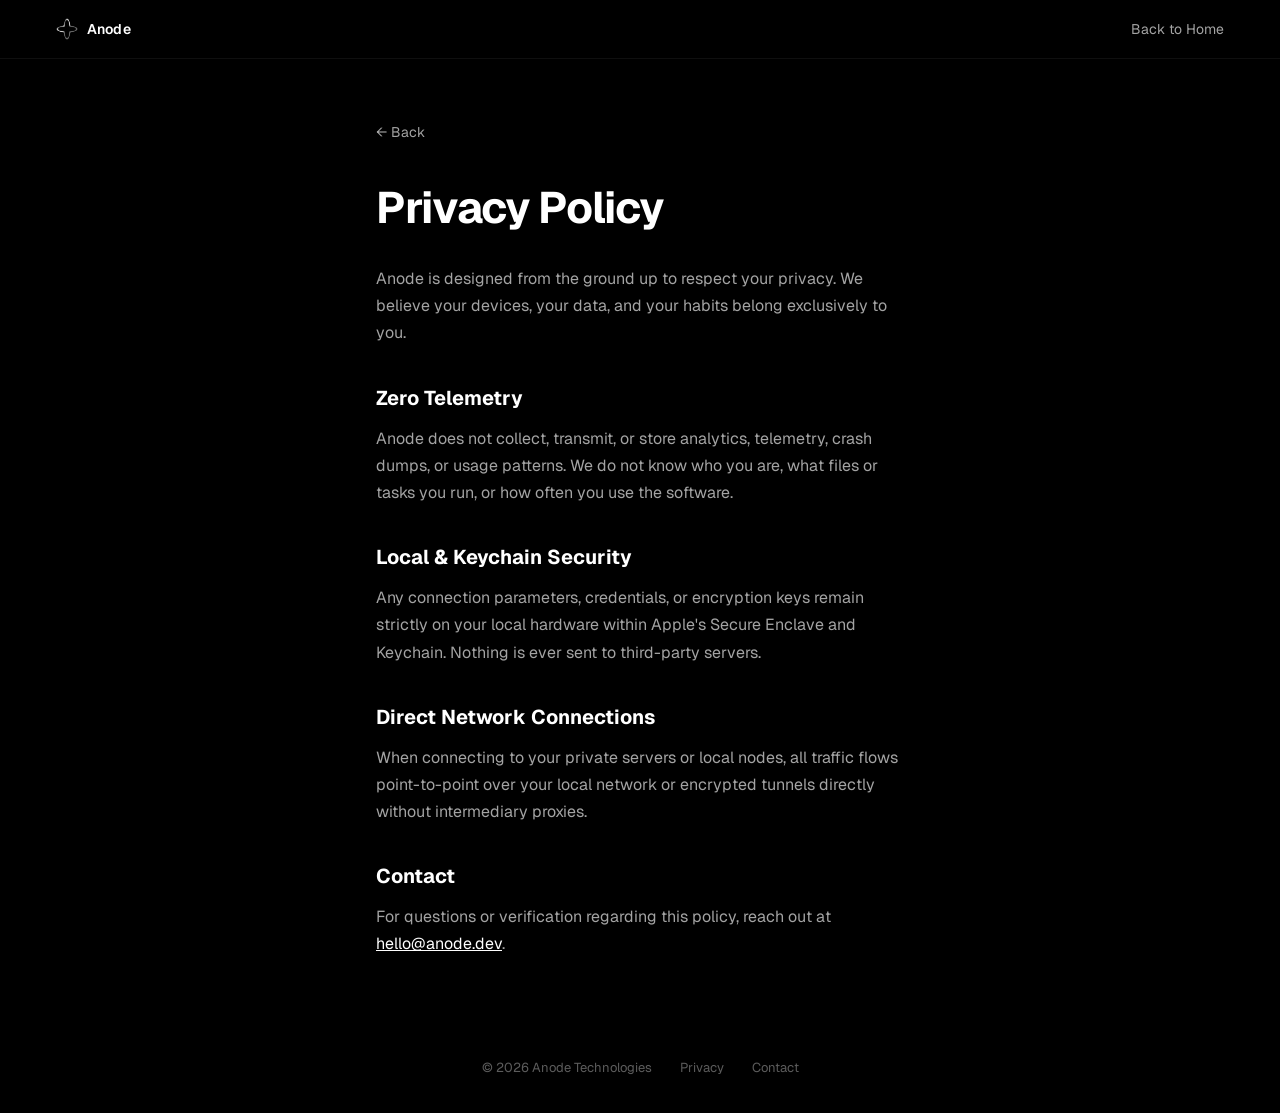
==== privacy.html @ 73f8633a "Initial commit of Anode website" ====
<!doctype html>
<html lang="en">
<head>
  <meta charset="utf-8">
  <meta name="viewport" content="width=device-width, initial-scale=1, viewport-fit=cover">
  <title>Privacy - Anode</title>
  <meta name="description" content="Anode Privacy Policy. Private by default.">
  <meta name="theme-color" content="#000000">
  <link rel="icon" href="/favicon.ico" sizes="48x48">
  <link rel="icon" type="image/png" sizes="32x32" href="/icon-32.png">
  <link rel="preconnect" href="https://fonts.googleapis.com">
  <link rel="preconnect" href="https://fonts.gstatic.com" crossorigin>
  <link href="https://fonts.googleapis.com/css2?family=Geist:wght@400;500;600&display=swap" rel="stylesheet">
  <link rel="stylesheet" href="style.css">
  <style>
    .legal {
      max-width: 640px;
      margin: 120px auto 80px;
      padding: 0 var(--pad);
    }
    .legal h1 {
      font-size: clamp(32px, 4vw, 44px);
      letter-spacing: -0.03em;
      margin-bottom: 24px;
    }
    .legal p {
      color: var(--fg2);
      font-size: 16px;
      line-height: 1.7;
      margin-bottom: 20px;
    }
    .legal h2 {
      font-size: 20px;
      margin-top: 36px;
      margin-bottom: 12px;
      color: var(--fg);
    }
    .legal a.back {
      display: inline-flex;
      align-items: center;
      gap: 6px;
      color: var(--fg2);
      font-size: 14px;
      margin-bottom: 32px;
    }
    .legal a.back:hover {
      color: var(--fg);
    }
  </style>
</head>
<body>

<header class="top is-scrolled">
  <a class="top__brand" href="/"><img class="top__mark is-on" src="logo-alpha.png" alt="" width="22" height="22"><span>Anode</span></a>
  <a class="top__link" href="/">Back to Home</a>
</header>

<main class="legal">
  <a href="/" class="back">← Back</a>
  <h1>Privacy Policy</h1>
  <p>Anode is designed from the ground up to respect your privacy. We believe your devices, your data, and your habits belong exclusively to you.</p>

  <h2>Zero Telemetry</h2>
  <p>Anode does not collect, transmit, or store analytics, telemetry, crash dumps, or usage patterns. We do not know who you are, what files or tasks you run, or how often you use the software.</p>

  <h2>Local & Keychain Security</h2>
  <p>Any connection parameters, credentials, or encryption keys remain strictly on your local hardware within Apple's Secure Enclave and Keychain. Nothing is ever sent to third-party servers.</p>

  <h2>Direct Network Connections</h2>
  <p>When connecting to your private servers or local nodes, all traffic flows point-to-point over your local network or encrypted tunnels directly without intermediary proxies.</p>

  <h2>Contact</h2>
  <p>For questions or verification regarding this policy, reach out at <a href="mailto:hello@anode.dev" style="text-decoration: underline; color: #fff;">hello@anode.dev</a>.</p>
</main>

<footer class="foot">
  <span>© 2026 Anode Technologies</span>
  <a href="privacy.html">Privacy</a>
  <a href="mailto:hello@anode.dev">Contact</a>
</footer>

</body>
</html>
---- style.css ----
:root {
  --bg: #000000;
  --fg: #ffffff;
  --fg2: rgba(255, 255, 255, 0.64);
  --fg3: rgba(255, 255, 255, 0.36);
  --pad: clamp(20px, 5vw, 56px);
  --ease: cubic-bezier(0.16, 1, 0.3, 1);
  --sans: 'Geist', -apple-system, BlinkMacSystemFont, "SF Pro Text", Inter, sans-serif;
}

* {
  box-sizing: border-box;
}

html {
  scroll-behavior: smooth;
  background: var(--bg);
}

body {
  margin: 0;
  background: var(--bg);
  color: var(--fg);
  font-family: var(--sans);
  line-height: 1.5;
  -webkit-font-smoothing: antialiased;
  -moz-osx-font-smoothing: grayscale;
  overflow-x: hidden;
}

a {
  color: inherit;
  text-decoration: none;
}

h1, h2, h3, p {
  margin: 0;
}

::selection {
  background: #ffffff;
  color: #000000;
}

:focus-visible {
  outline: 2px solid #ffffff;
  outline-offset: 3px;
  border-radius: 999px;
}

#dust {
  position: fixed;
  inset: 0;
  width: 100%;
  height: 100%;
  z-index: 0;
  pointer-events: none;
}

/* Ambient cursor backlight */
.light {
  position: fixed;
  left: 0;
  top: 0;
  width: 60vmax;
  height: 60vmax;
  pointer-events: none;
  z-index: 0;
  translate: -50% -50%;
  background: radial-gradient(closest-side, rgba(255, 255, 255, 0.05), transparent 70%);
  will-change: transform;
  opacity: 0;
  transition: opacity 1s;
}

body.has-pointer .light {
  opacity: 1;
}

/* Navigation Header */
.top {
  position: fixed;
  top: 0;
  left: 0;
  right: 0;
  z-index: 10;
  display: flex;
  justify-content: space-between;
  align-items: center;
  padding: 18px var(--pad);
  font-size: 14px;
  background: linear-gradient(rgba(0, 0, 0, 0.9), rgba(0, 0, 0, 0));
  transition: background 0.5s, backdrop-filter 0.5s, -webkit-backdrop-filter 0.5s;
}

.top.is-scrolled {
  background: rgba(0, 0, 0, 0.55);
  -webkit-backdrop-filter: blur(14px);
  backdrop-filter: blur(14px);
  border-bottom: 1px solid rgba(255, 255, 255, 0.06);
}

.top__brand {
  display: flex;
  align-items: center;
  gap: 0;
  font-weight: 600;
  letter-spacing: 0.01em;
}

.top__mark {
  width: 0;
  height: 22px;
  opacity: 0;
  scale: 0.6;
  margin-right: 0;
  transition: opacity 0.6s var(--ease), scale 0.6s var(--ease), width 0.6s var(--ease), margin 0.6s var(--ease);
}

.top__mark.is-on {
  opacity: 1;
  scale: 1;
  width: 22px;
  margin-right: 9px;
}

.top__link {
  color: var(--fg2);
  transition: color 0.2s;
}

.top__link:hover {
  color: var(--fg);
}

main {
  position: relative;
  z-index: 1;
}

/* Hero Section */
.hero {
  display: flex;
  flex-direction: column;
  align-items: center;
  text-align: center;
  padding: 96px var(--pad) 72px;
}

.hero__stage {
  position: relative;
  width: min(48vmin, 360px);
  aspect-ratio: 1;
  margin-bottom: 20px;
  perspective: 900px;
  cursor: crosshair;
}

.hero__stage > canvas,
.hero__stage > img {
  transform-style: preserve-3d;
  will-change: transform, filter;
  transition: filter 0.6s var(--ease);
}

.hero__stage.is-live > canvas,
.hero__stage.is-live > img {
  filter: drop-shadow(0 0 28px rgba(255, 255, 255, 0.28)) drop-shadow(0 0 80px rgba(255, 255, 255, 0.12));
}

.hero h1 {
  font-size: clamp(30px, 4.6vw, 56px);
  font-weight: 600;
  letter-spacing: -0.035em;
  line-height: 1.05;
}

.hero h1 .w {
  display: inline-block;
  filter: blur(10px);
  opacity: 0;
  translate: 0 10px;
  transition: filter 1.1s var(--ease), opacity 1.1s var(--ease), translate 1.1s var(--ease);
}

.hero.is-in h1 .w {
  filter: blur(0);
  opacity: 1;
  translate: 0 0;
}

.hero p {
  margin-top: 16px;
  font-size: clamp(15px, 1.4vw, 19px);
  color: var(--fg2);
}

.btns {
  display: flex;
  gap: 10px;
  justify-content: center;
  margin-top: 28px;
  flex-wrap: wrap;
}

.btn {
  display: inline-flex;
  align-items: center;
  height: 46px;
  padding: 0 24px;
  border-radius: 999px;
  background: var(--fg);
  color: #000000;
  font-weight: 500;
  font-size: 15px;
  border: 1px solid var(--fg);
  transition: transform 0.4s var(--ease), border-color 0.3s;
}

.btn:hover {
  transform: translateY(-1px);
}

.btn--soon {
  background: rgba(255, 255, 255, 0.10);
  color: rgba(255, 255, 255, 0.45);
  border: 1px solid transparent;
  cursor: default;
}

.btn--soon:hover {
  transform: none;
}

/* Sections */
.sec {
  max-width: 720px;
  margin: 0 auto;
  padding: 72px var(--pad);
  text-align: center;
}

.sec h2 {
  font-size: clamp(26px, 3.4vw, 40px);
  font-weight: 600;
  letter-spacing: -0.03em;
  line-height: 1.1;
}

.sec > p {
  margin: 18px auto 0;
  max-width: 56ch;
  font-size: clamp(15px, 1.25vw, 18px);
  color: var(--fg2);
}

/* Lead statement */
.sec--lead {
  max-width: 820px;
  padding-top: 56px;
  padding-bottom: 32px;
}

.sec--lead h2 {
  font-size: clamp(28px, 3.6vw, 44px);
  text-wrap: initial;
}

.sec--lead p {
  max-width: 62ch;
}

/* Grid */
.sec--grid {
  max-width: 960px;
  display: grid;
  grid-template-columns: repeat(3, 1fr);
  gap: 36px 32px;
  text-align: left;
  padding-top: 48px;
  padding-bottom: 48px;
}

.sec--grid h3 {
  font-size: 17px;
  font-weight: 600;
  letter-spacing: -0.01em;
}

.sec--grid p {
  margin-top: 6px;
  font-size: 15px;
  color: var(--fg2);
  line-height: 1.45;
}

.sec--grid > div {
  transition: opacity 0.4s;
}

.sec--grid:hover > div {
  opacity: 0.55;
}

.sec--grid > div:hover {
  opacity: 1;
}

@media (max-width: 820px) {
  .sec--grid {
    grid-template-columns: 1fr 1fr;
  }
}

@media (max-width: 520px) {
  .sec--grid {
    grid-template-columns: 1fr;
  }
}

/* Bottom CTA section */
.sec--get {
  padding-top: 56px;
  padding-bottom: 88px;
}

.get__stage {
  width: min(34vmin, 240px);
  aspect-ratio: 1;
  margin: 0 auto 20px;
  cursor: crosshair;
}

/* Footer */
.foot {
  position: relative;
  z-index: 1;
  display: flex;
  gap: 28px;
  justify-content: center;
  padding: 20px var(--pad) 36px;
  font-size: 13px;
  color: var(--fg3);
}

.foot a {
  transition: color 0.2s;
}

.foot a:hover {
  color: var(--fg);
}

/* Reveal on Scroll */
.hero > *:not(.hero__stage),
.sec > * {
  opacity: 0;
  translate: 0 16px;
  transition: opacity 0.9s var(--ease), translate 0.9s var(--ease);
}

.sec > *:nth-child(2) { transition-delay: 0.08s; }
.sec > *:nth-child(3) { transition-delay: 0.16s; }
.sec > *:nth-child(4) { transition-delay: 0.24s; }
.sec > *:nth-child(5) { transition-delay: 0.32s; }
.sec > *:nth-child(6) { transition-delay: 0.4s; }

.hero.is-in > *,
.sec.is-in > * {
  opacity: 1;
  translate: 0 0;
}

.hero > *:nth-child(2) { transition-delay: 1.3s; }
.hero.is-in h1 .w { transition-delay: 1.3s; }
.hero > *:nth-child(3) { transition-delay: 1.5s; }
.hero > *:nth-child(4) { transition-delay: 1.7s; }

/* Decode glyphs styling */
.decode .g {
  color: var(--fg3);
}

/* Title subtle flicker */
@keyframes flick {
  0% { opacity: 1; }
  8% { opacity: 0.35; }
  12% { opacity: 1; }
  20% { opacity: 0.6; }
  24% { opacity: 1; }
  60% { opacity: 1; }
  64% { opacity: 0.5; }
  68% { opacity: 1; }
}

.flick {
  animation: flick 14s infinite ease-in-out;
}

.sec--grid > div:nth-child(2) .flick { animation-delay: 2.3s; }
.sec--grid > div:nth-child(3) .flick { animation-delay: 5.1s; }
.sec--grid > div:nth-child(4) .flick { animation-delay: 7.8s; }
.sec--grid > div:nth-child(5) .flick { animation-delay: 9.4s; }
.sec--grid > div:nth-child(6) .flick { animation-delay: 11.2s; }

/* Reduced motion support */
@media (prefers-reduced-motion: reduce) {
  *, ::before, ::after {
    animation: none !important;
    transition: none !important;
  }
  .hero > *, .sec > *, .hero h1 .w {
    opacity: 1 !important;
    translate: 0 !important;
    filter: none !important;
  }
}
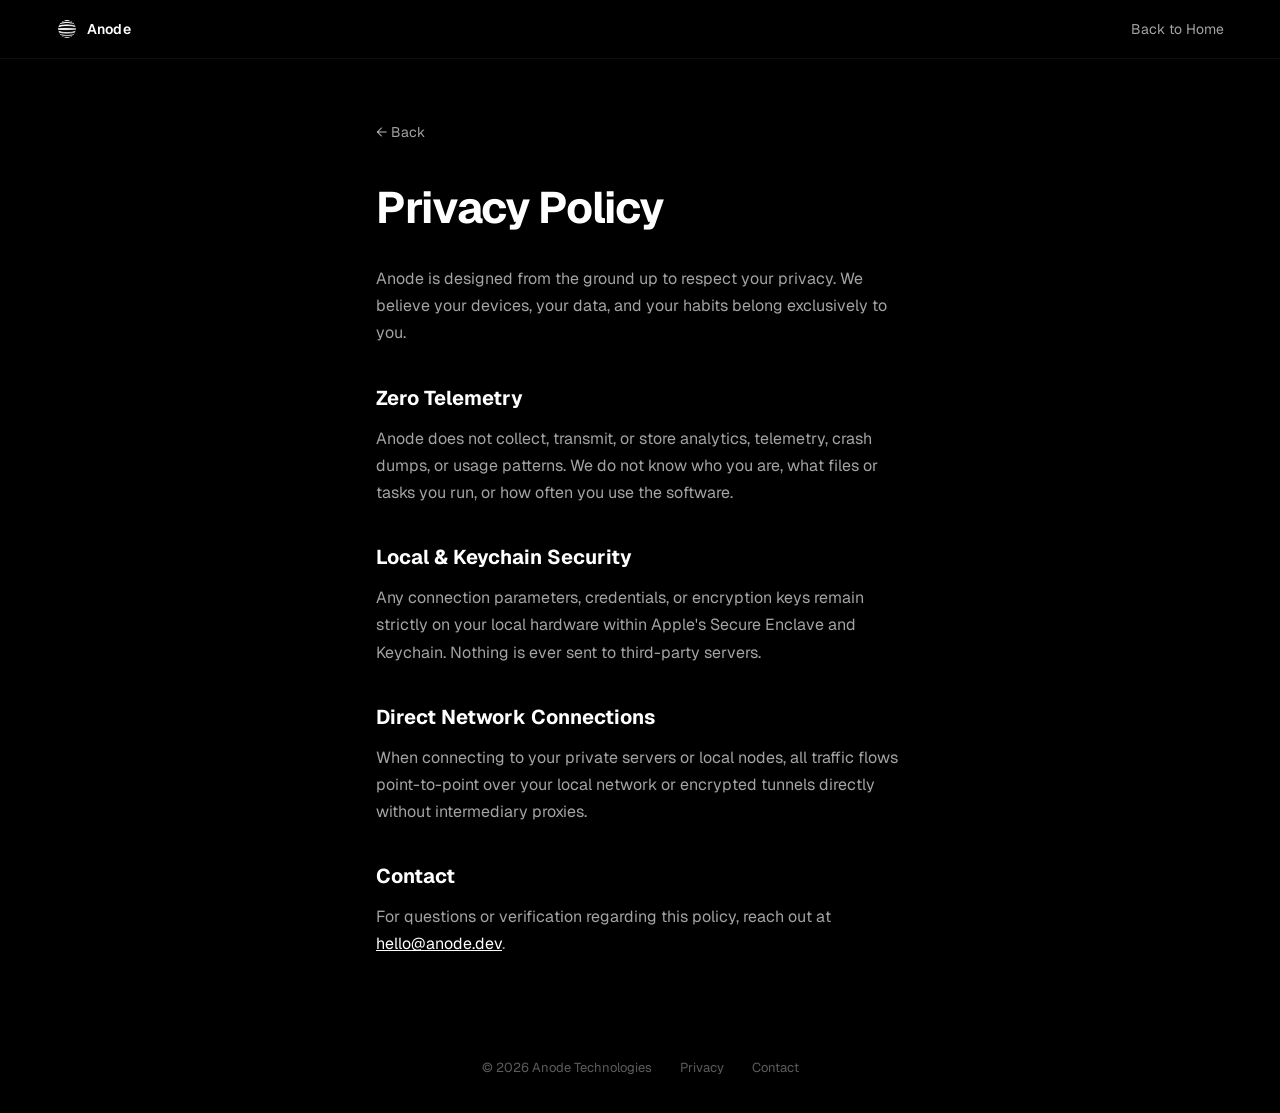
==== commit 5637838b: "Update favicons to 3D striped sphere and make dots directly form the logo with calm motion" ====
--- a/privacy.html
+++ b/privacy.html
@@ -6,8 +6,8 @@
   <title>Privacy - Anode</title>
   <meta name="description" content="Anode Privacy Policy. Private by default.">
   <meta name="theme-color" content="#000000">
-  <link rel="icon" href="/favicon.ico" sizes="48x48">
-  <link rel="icon" type="image/png" sizes="32x32" href="/icon-32.png">
+  <link rel="icon" href="/favicon.ico?v=20260910" sizes="48x48">
+  <link rel="icon" type="image/png" sizes="32x32" href="/icon-32.png?v=20260910">
   <link rel="preconnect" href="https://fonts.googleapis.com">
   <link rel="preconnect" href="https://fonts.gstatic.com" crossorigin>
   <link href="https://fonts.googleapis.com/css2?family=Geist:wght@400;500;600&display=swap" rel="stylesheet">
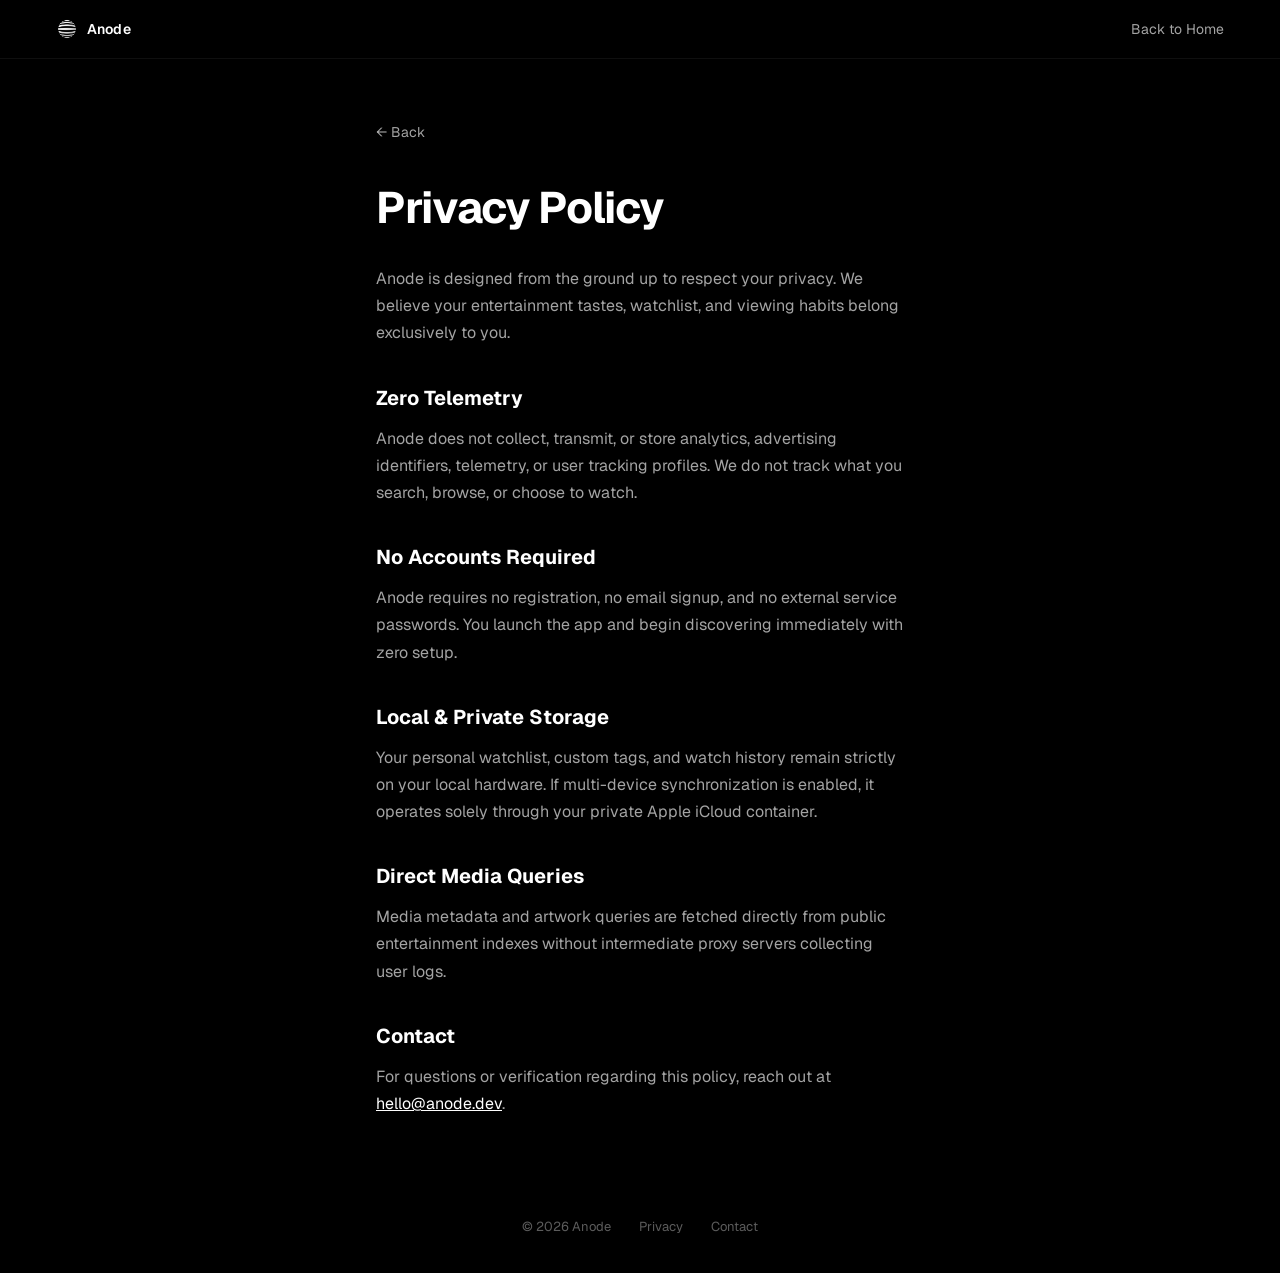
==== commit a01827fb: "feat(website): update with movie and TV discovery vision (zero emojis)" ====
--- a/privacy.html
+++ b/privacy.html
@@ -6,10 +6,10 @@
   <title>Privacy - Anode</title>
   <meta name="description" content="Anode Privacy Policy. Private by default.">
   <meta name="theme-color" content="#000000">
-  <link rel="icon" href="/favicon.ico?v=20260910" sizes="48x48">
-  <link rel="icon" type="image/png" sizes="32x32" href="/icon-32.png?v=20260910">
-  <link rel="preconnect" href="https://fonts.googleapis.com">
-  <link rel="preconnect" href="https://fonts.gstatic.com" crossorigin>
+  <link rel="icon" type="image/png" href="[data-uri]">
+  <link rel="icon" type="image/svg+xml" href="favicon.svg?v=20260910e">
+  <link rel="icon" href="favicon.ico?v=20260910e" sizes="48x48">
+  <link rel="icon" type="image/png" sizes="32x32" href="icon-32.png?v=20260910e">
   <link href="https://fonts.googleapis.com/css2?family=Geist:wght@400;500;600&display=swap" rel="stylesheet">
   <link rel="stylesheet" href="style.css">
   <style>
@@ -51,30 +51,33 @@
 <body>
 
 <header class="top is-scrolled">
-  <a class="top__brand" href="/"><img class="top__mark is-on" src="logo-alpha.png" alt="" width="22" height="22"><span>Anode</span></a>
-  <a class="top__link" href="/">Back to Home</a>
+  <a class="top__brand" href="./"><img class="top__mark is-on" src="logo-alpha.png" alt="" width="22" height="22"><span>Anode</span></a>
+  <a class="top__link" href="./">Back to Home</a>
 </header>
 
 <main class="legal">
-  <a href="/" class="back">← Back</a>
+  <a href="./" class="back">← Back</a>
   <h1>Privacy Policy</h1>
-  <p>Anode is designed from the ground up to respect your privacy. We believe your devices, your data, and your habits belong exclusively to you.</p>
+  <p>Anode is designed from the ground up to respect your privacy. We believe your entertainment tastes, watchlist, and viewing habits belong exclusively to you.</p>
 
   <h2>Zero Telemetry</h2>
-  <p>Anode does not collect, transmit, or store analytics, telemetry, crash dumps, or usage patterns. We do not know who you are, what files or tasks you run, or how often you use the software.</p>
+  <p>Anode does not collect, transmit, or store analytics, advertising identifiers, telemetry, or user tracking profiles. We do not track what you search, browse, or choose to watch.</p>
 
-  <h2>Local & Keychain Security</h2>
-  <p>Any connection parameters, credentials, or encryption keys remain strictly on your local hardware within Apple's Secure Enclave and Keychain. Nothing is ever sent to third-party servers.</p>
+  <h2>No Accounts Required</h2>
+  <p>Anode requires no registration, no email signup, and no external service passwords. You launch the app and begin discovering immediately with zero setup.</p>
 
-  <h2>Direct Network Connections</h2>
-  <p>When connecting to your private servers or local nodes, all traffic flows point-to-point over your local network or encrypted tunnels directly without intermediary proxies.</p>
+  <h2>Local &amp; Private Storage</h2>
+  <p>Your personal watchlist, custom tags, and watch history remain strictly on your local hardware. If multi-device synchronization is enabled, it operates solely through your private Apple iCloud container.</p>
+
+  <h2>Direct Media Queries</h2>
+  <p>Media metadata and artwork queries are fetched directly from public entertainment indexes without intermediate proxy servers collecting user logs.</p>
 
   <h2>Contact</h2>
   <p>For questions or verification regarding this policy, reach out at <a href="mailto:hello@anode.dev" style="text-decoration: underline; color: #fff;">hello@anode.dev</a>.</p>
 </main>
 
 <footer class="foot">
-  <span>© 2026 Anode Technologies</span>
+  <span>© 2026 Anode</span>
   <a href="privacy.html">Privacy</a>
   <a href="mailto:hello@anode.dev">Contact</a>
 </footer>
--- a/style.css
+++ b/style.css
@@ -53,7 +53,7 @@
   inset: 0;
   width: 100%;
   height: 100%;
-  z-index: 0;
+  z-index: 2;
   pointer-events: none;
 }
 
@@ -168,6 +168,25 @@
   filter: drop-shadow(0 0 28px rgba(255, 255, 255, 0.28)) drop-shadow(0 0 80px rgba(255, 255, 255, 0.12));
 }
 
+.sheen {
+  position: absolute;
+  inset: 0;
+  pointer-events: none;
+  z-index: 3;
+  opacity: 0;
+  transition: opacity 0.5s var(--ease);
+  will-change: transform, opacity;
+  -webkit-mask: url(logo-mask.png) center/100% 100% no-repeat;
+  mask: url(logo-mask.png) center/100% 100% no-repeat;
+  background: radial-gradient(34% 34% at var(--sx, 50%) var(--sy, 50%), rgba(255, 255, 255, 0.95), rgba(255, 255, 255, 0.3) 45%, transparent 70%);
+  mix-blend-mode: screen;
+}
+
+.hero__stage.is-live .sheen,
+.get__stage.is-live .sheen {
+  opacity: 0.65;
+}
+
 .hero h1 {
   font-size: clamp(30px, 4.6vw, 56px);
   font-weight: 600;
@@ -325,10 +344,23 @@
 }
 
 .get__stage {
+  position: relative;
   width: min(34vmin, 240px);
   aspect-ratio: 1;
   margin: 0 auto 20px;
   cursor: crosshair;
+}
+
+.get__stage > canvas,
+.get__stage > img {
+  transform-style: preserve-3d;
+  will-change: transform, filter;
+  transition: filter 0.6s var(--ease);
+}
+
+.get__stage.is-live > canvas,
+.get__stage.is-live > img {
+  filter: drop-shadow(0 0 28px rgba(255, 255, 255, 0.28)) drop-shadow(0 0 80px rgba(255, 255, 255, 0.12));
 }
 
 /* Footer */
